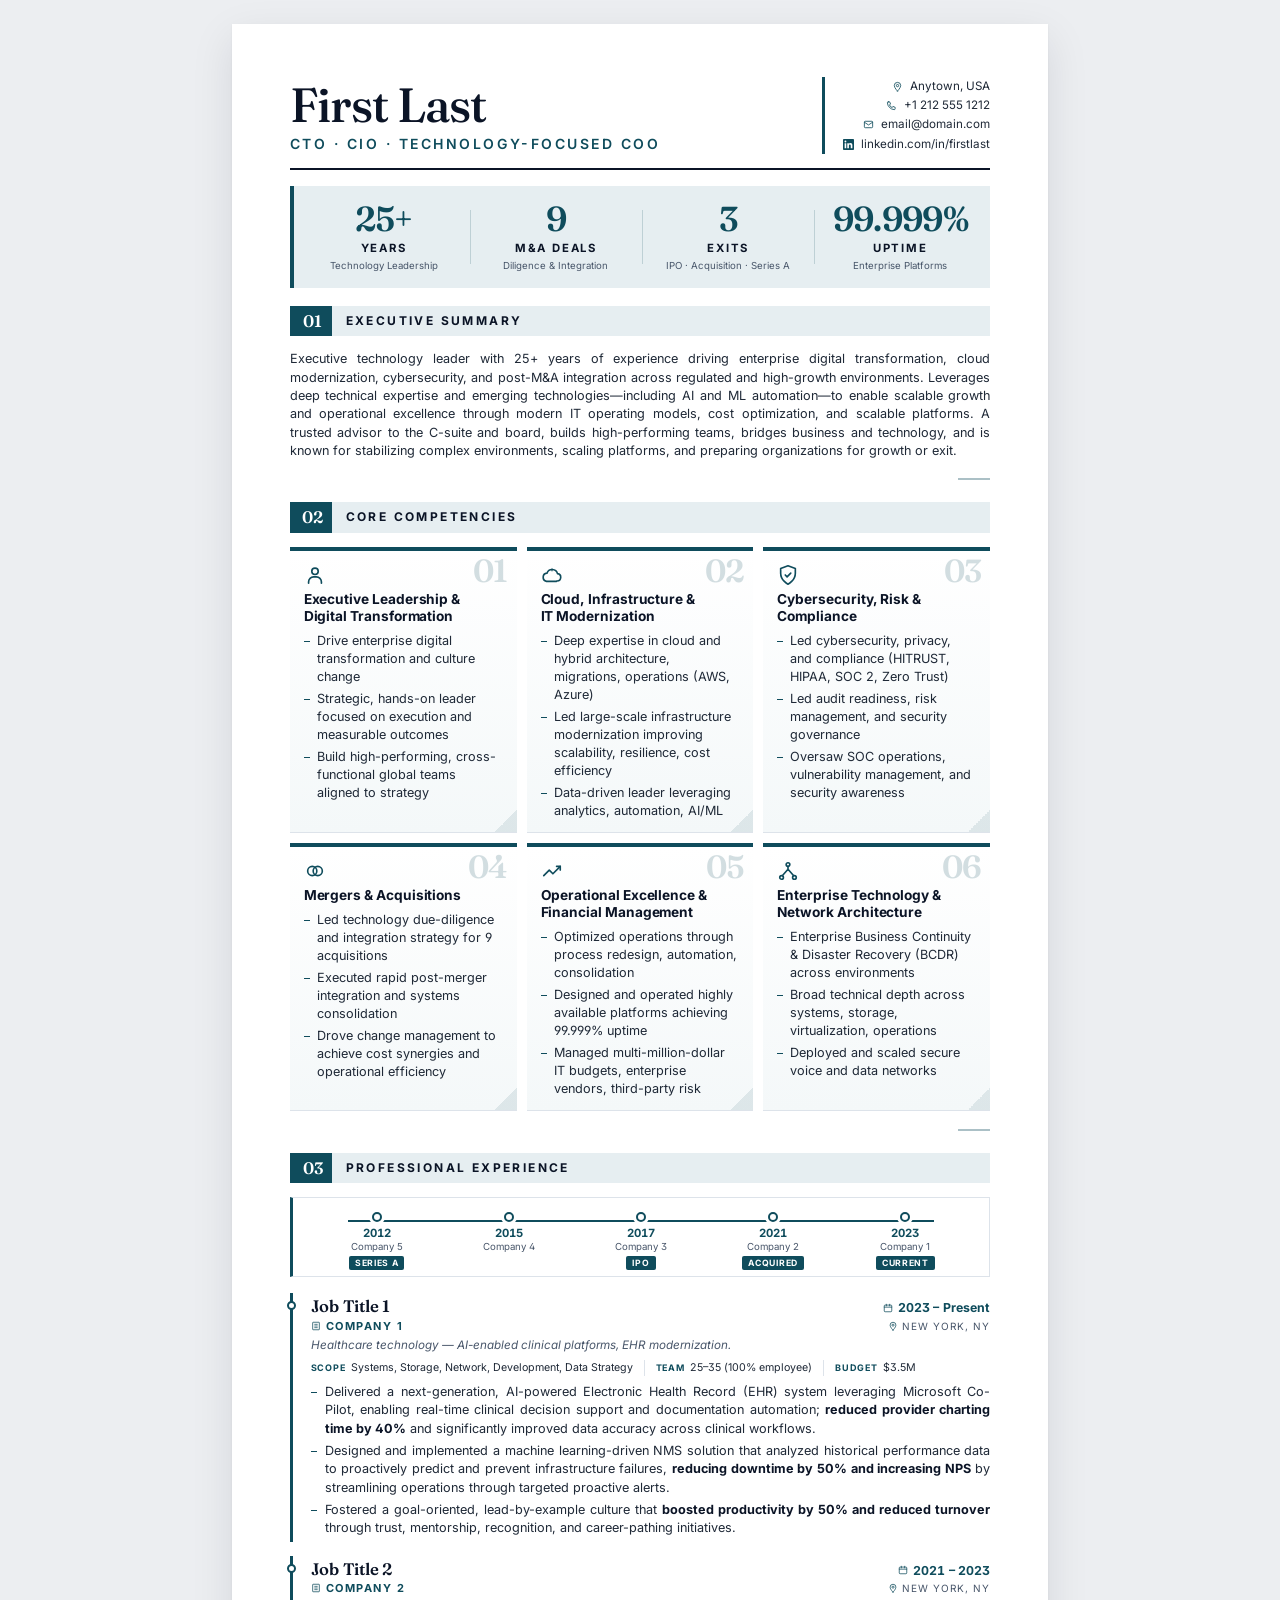
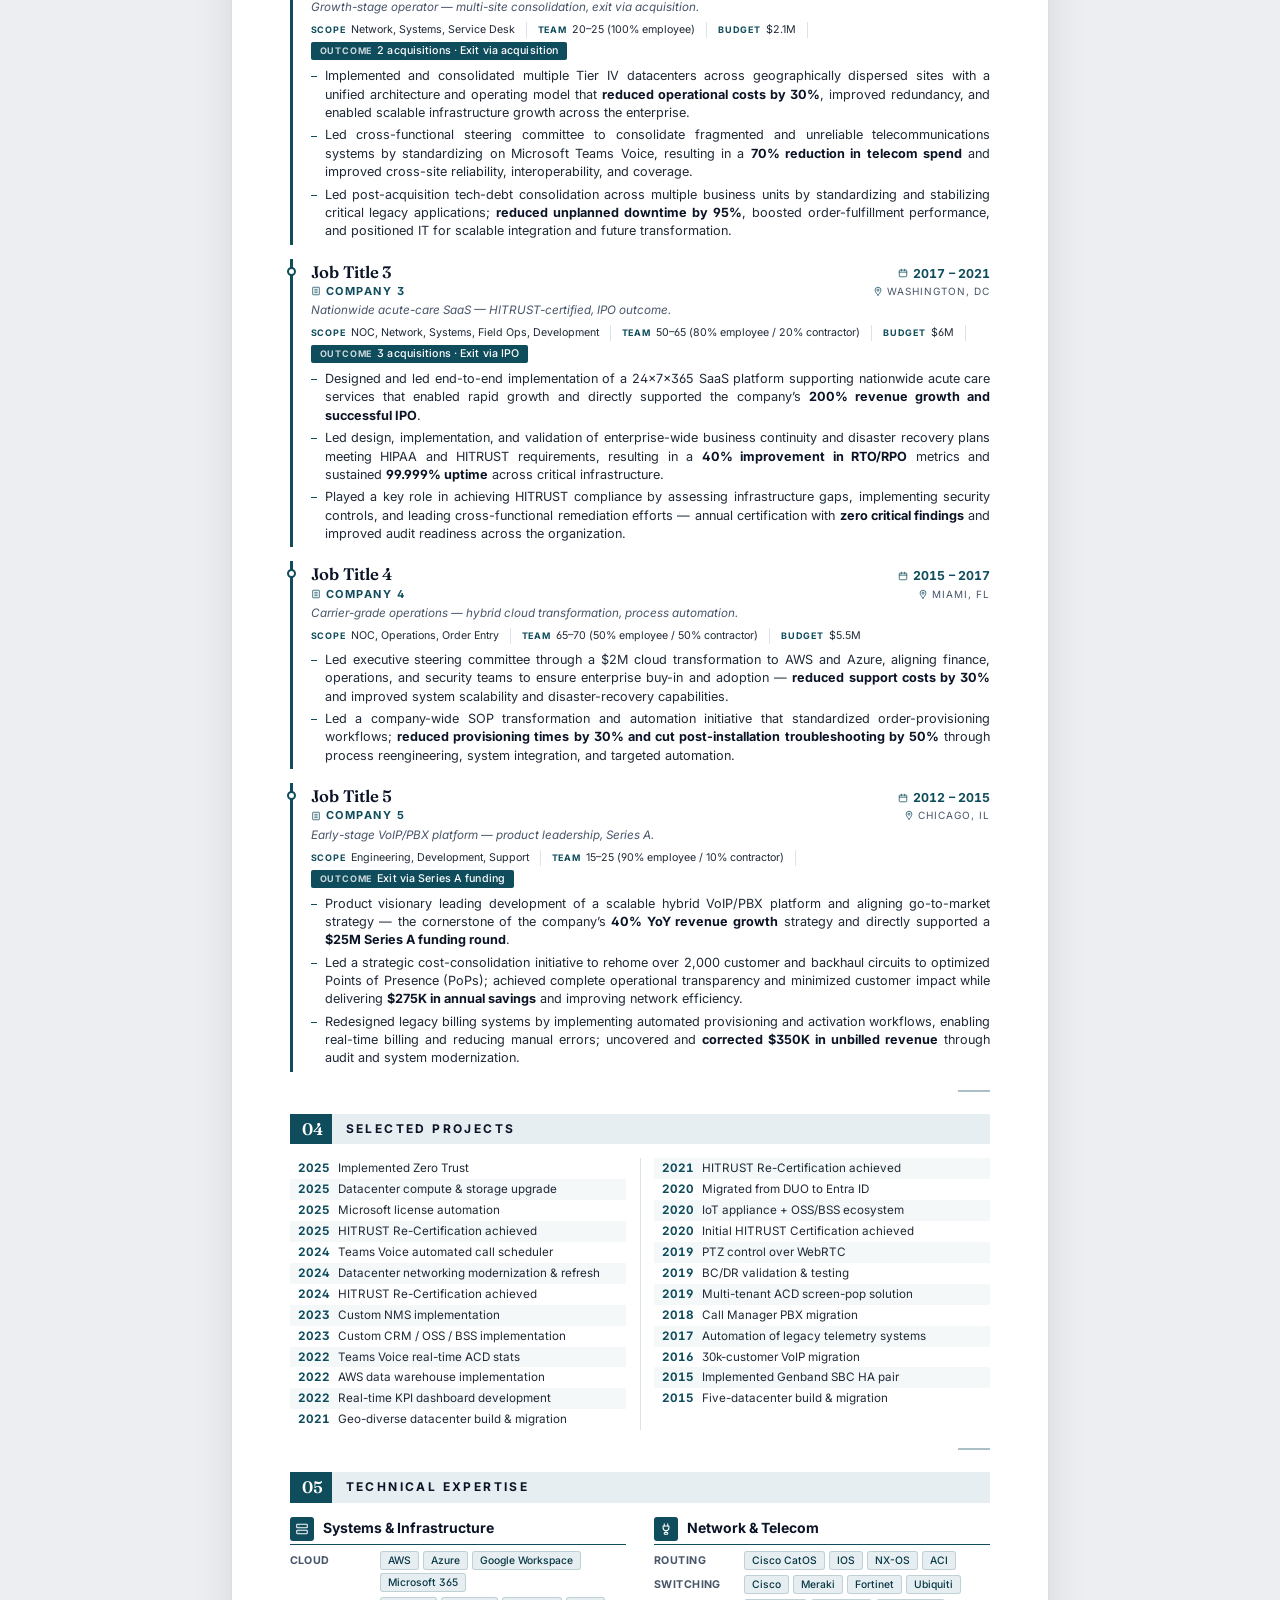
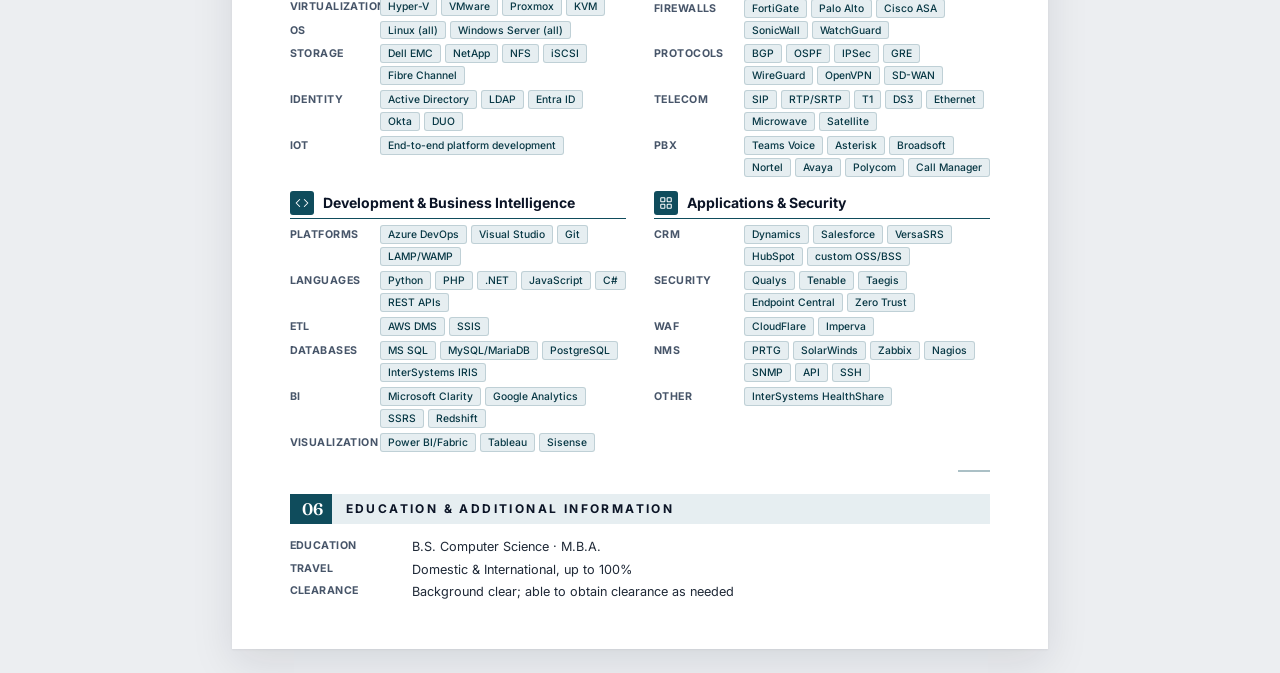
==== sample.html @ 86ce3e7d "update" ====
<!DOCTYPE html>
<html lang="en">
<head>
  <meta charset="UTF-8">
  <meta name="viewport" content="width=device-width, initial-scale=1">
  <title>First Last &mdash; Executive Resume</title>
  <link rel="stylesheet" href="styles.css">
</head>
<body>

<!-- ============================================================================
     SVG ICON SPRITE — defined once, referenced via <svg><use href="#icon-*"/>
     All symbols carry no <text> children; consumers should pair them with
     aria-hidden="true" so ATS parsers and screen readers skip them entirely.
     ============================================================================ -->
<svg width="0" height="0" style="position:absolute;width:0;height:0;overflow:hidden" aria-hidden="true" focusable="false">
  <symbol id="icon-pin" viewBox="0 0 24 24">
    <path d="M12 22s-7-7-7-12a7 7 0 0 1 14 0c0 5-7 12-7 12z" fill="none" stroke="currentColor" stroke-width="1.8" stroke-linecap="round" stroke-linejoin="round"/>
    <circle cx="12" cy="10" r="2.5" fill="none" stroke="currentColor" stroke-width="1.8"/>
  </symbol>
  <symbol id="icon-phone" viewBox="0 0 24 24">
    <path d="M5 4h3l2 5-2.5 1.5c1 3 3 5 6 6L15 14l5 2v3a2 2 0 0 1-2 2A16 16 0 0 1 3 6a2 2 0 0 1 2-2z" fill="none" stroke="currentColor" stroke-width="1.8" stroke-linecap="round" stroke-linejoin="round"/>
  </symbol>
  <symbol id="icon-mail" viewBox="0 0 24 24">
    <rect x="3" y="5" width="18" height="14" rx="2" fill="none" stroke="currentColor" stroke-width="1.8"/>
    <path d="M3 7l9 6 9-6" fill="none" stroke="currentColor" stroke-width="1.8" stroke-linecap="round" stroke-linejoin="round"/>
  </symbol>
  <symbol id="icon-linkedin" viewBox="0 0 24 24">
    <path d="M20.45 20.45h-3.55v-5.56c0-1.33-.03-3.04-1.85-3.04-1.86 0-2.14 1.45-2.14 2.95v5.65H9.36V9h3.41v1.56h.05c.48-.9 1.64-1.85 3.37-1.85 3.6 0 4.27 2.37 4.27 5.46v6.28zM5.34 7.43a2.06 2.06 0 1 1 0-4.12 2.06 2.06 0 0 1 0 4.12zM7.12 20.45H3.56V9h3.56v11.45zM22.22 0H1.77C.79 0 0 .77 0 1.72v20.55C0 23.23.79 24 1.77 24h20.45c.98 0 1.78-.77 1.78-1.72V1.72C24 .77 23.2 0 22.22 0z" fill="currentColor"/>
  </symbol>

  <symbol id="icon-leadership" viewBox="0 0 24 24">
    <circle cx="12" cy="8" r="3.5" fill="none" stroke="currentColor" stroke-width="1.8"/>
    <path d="M5 21v-1.5a5.5 5.5 0 0 1 5.5-5.5h3a5.5 5.5 0 0 1 5.5 5.5V21" fill="none" stroke="currentColor" stroke-width="1.8" stroke-linecap="round" stroke-linejoin="round"/>
  </symbol>
  <symbol id="icon-cloud" viewBox="0 0 24 24">
    <path d="M17 18.5h.5a4 4 0 0 0 .5-7.97A6 6 0 0 0 6.5 10A4.5 4.5 0 0 0 6 18.9h11z" fill="none" stroke="currentColor" stroke-width="1.8" stroke-linecap="round" stroke-linejoin="round"/>
    <path d="M12 4l.6 1.7 1.7.6-1.7.6-.6 1.7-.6-1.7L9.7 6.3l1.7-.6z" fill="currentColor"/>
  </symbol>
  <symbol id="icon-shield" viewBox="0 0 24 24">
    <path d="M12 22s8-4 8-12V5l-8-3-8 3v5c0 8 8 12 8 12z" fill="none" stroke="currentColor" stroke-width="1.8" stroke-linecap="round" stroke-linejoin="round"/>
    <path d="M9 12l2 2 4-4" fill="none" stroke="currentColor" stroke-width="1.8" stroke-linecap="round" stroke-linejoin="round"/>
  </symbol>
  <symbol id="icon-merge" viewBox="0 0 24 24">
    <circle cx="9" cy="12" r="5" fill="none" stroke="currentColor" stroke-width="1.8"/>
    <circle cx="15" cy="12" r="5" fill="none" stroke="currentColor" stroke-width="1.8"/>
  </symbol>
  <symbol id="icon-chart" viewBox="0 0 24 24">
    <path d="M3 17l6-6 4 4 8-8" fill="none" stroke="currentColor" stroke-width="1.8" stroke-linecap="round" stroke-linejoin="round"/>
    <path d="M17 7h4v4" fill="none" stroke="currentColor" stroke-width="1.8" stroke-linecap="round" stroke-linejoin="round"/>
  </symbol>
  <symbol id="icon-network" viewBox="0 0 24 24">
    <circle cx="12" cy="5" r="2" fill="none" stroke="currentColor" stroke-width="1.8"/>
    <circle cx="5" cy="19" r="2" fill="none" stroke="currentColor" stroke-width="1.8"/>
    <circle cx="19" cy="19" r="2" fill="none" stroke="currentColor" stroke-width="1.8"/>
    <path d="M12 7v3M12 10l-6 7M12 10l6 7" fill="none" stroke="currentColor" stroke-width="1.8" stroke-linecap="round"/>
  </symbol>

  <symbol id="icon-server" viewBox="0 0 24 24">
    <rect x="3" y="4" width="18" height="6" rx="1" fill="none" stroke="currentColor" stroke-width="1.8"/>
    <rect x="3" y="14" width="18" height="6" rx="1" fill="none" stroke="currentColor" stroke-width="1.8"/>
    <circle cx="7" cy="7" r="0.8" fill="currentColor"/>
    <circle cx="7" cy="17" r="0.8" fill="currentColor"/>
  </symbol>
  <symbol id="icon-cable" viewBox="0 0 24 24">
    <path d="M9 3v4M15 3v4" fill="none" stroke="currentColor" stroke-width="1.8" stroke-linecap="round"/>
    <path d="M7 7h10v3a5 5 0 0 1-10 0V7z" fill="none" stroke="currentColor" stroke-width="1.8" stroke-linejoin="round"/>
    <path d="M12 15v3" fill="none" stroke="currentColor" stroke-width="1.8" stroke-linecap="round"/>
    <rect x="9" y="18" width="6" height="3" rx="1" fill="none" stroke="currentColor" stroke-width="1.8"/>
  </symbol>
  <symbol id="icon-code" viewBox="0 0 24 24">
    <path d="M16 18l6-6-6-6M8 6l-6 6 6 6" fill="none" stroke="currentColor" stroke-width="1.8" stroke-linecap="round" stroke-linejoin="round"/>
  </symbol>
  <symbol id="icon-grid" viewBox="0 0 24 24">
    <rect x="3" y="3" width="7" height="7" rx="1" fill="none" stroke="currentColor" stroke-width="1.8"/>
    <rect x="14" y="3" width="7" height="7" rx="1" fill="none" stroke="currentColor" stroke-width="1.8"/>
    <rect x="3" y="14" width="7" height="7" rx="1" fill="none" stroke="currentColor" stroke-width="1.8"/>
    <rect x="14" y="14" width="7" height="7" rx="1" fill="none" stroke="currentColor" stroke-width="1.8"/>
  </symbol>

  <symbol id="icon-building" viewBox="0 0 24 24">
    <rect x="4" y="3" width="16" height="18" rx="1" fill="none" stroke="currentColor" stroke-width="1.8"/>
    <path d="M9 8h2M13 8h2M9 12h2M13 12h2M9 16h2M13 16h2" fill="none" stroke="currentColor" stroke-width="1.8" stroke-linecap="round"/>
  </symbol>
  <symbol id="icon-calendar" viewBox="0 0 24 24">
    <rect x="3" y="5" width="18" height="16" rx="2" fill="none" stroke="currentColor" stroke-width="1.8"/>
    <path d="M3 10h18M8 3v4M16 3v4" fill="none" stroke="currentColor" stroke-width="1.8" stroke-linecap="round"/>
  </symbol>
</svg>

<main class="resume">

    <header class="hero">
      <div>
        <h1 class="name">First Last</h1>
        <p class="headline">CTO &middot; CIO &middot; Technology-Focused COO</p>
      </div>
      <address class="hero-contact">
        <span><svg class="icon" aria-hidden="true" focusable="false"><use href="#icon-pin"/></svg>Anytown, USA</span>
        <a href="tel:+12125551212"><svg class="icon" aria-hidden="true" focusable="false"><use href="#icon-phone"/></svg>+1 212 555 1212</a>
        <a href="mailto:email@domain.com"><svg class="icon" aria-hidden="true" focusable="false"><use href="#icon-mail"/></svg>email@domain.com</a>
        <a href="https://linkedin.com/in/firstlast"><svg class="icon" aria-hidden="true" focusable="false"><use href="#icon-linkedin"/></svg>linkedin.com/in/firstlast</a>
      </address>
    </header>

    <aside class="highlights" aria-label="Career highlights">
      <div class="highlight">
        <span class="highlight-value">25+</span>
        <span class="highlight-label">Years</span>
        <span class="highlight-sub">Technology Leadership</span>
      </div>
      <div class="highlight">
        <span class="highlight-value">9</span>
        <span class="highlight-label">M&amp;A Deals</span>
        <span class="highlight-sub">Diligence &amp; Integration</span>
      </div>
      <div class="highlight">
        <span class="highlight-value">3</span>
        <span class="highlight-label">Exits</span>
        <span class="highlight-sub">IPO &middot; Acquisition &middot; Series A</span>
      </div>
      <div class="highlight">
        <span class="highlight-value">99.999%</span>
        <span class="highlight-label">Uptime</span>
        <span class="highlight-sub">Enterprise Platforms</span>
      </div>
    </aside>

    <section class="summary">
      <h2 class="section-title">Executive Summary</h2>
      <p>Executive technology leader with 25+ years of experience driving enterprise digital transformation, cloud modernization, cybersecurity, and post-M&amp;A integration across regulated and high-growth environments. Leverages deep technical expertise and emerging technologies&mdash;including AI and ML automation&mdash;to enable scalable growth and operational excellence through modern IT operating models, cost optimization, and scalable platforms. A trusted advisor to the C-suite and board, builds high-performing teams, bridges business and technology, and is known for stabilizing complex environments, scaling platforms, and preparing organizations for growth or exit.</p>
    </section>

    <section class="competencies">
      <h2 class="section-title">Core Competencies</h2>
      <div class="competency-grid">

        <article class="competency">
          <svg class="icon competency-icon" aria-hidden="true" focusable="false"><use href="#icon-leadership"/></svg>
          <h3>Executive Leadership &amp; Digital Transformation</h3>
          <ul>
            <li>Drive enterprise digital transformation and culture change</li>
            <li>Strategic, hands-on leader focused on execution and measurable outcomes</li>
            <li>Build high-performing, cross-functional global teams aligned to strategy</li>
          </ul>
        </article>

        <article class="competency">
          <svg class="icon competency-icon" aria-hidden="true" focusable="false"><use href="#icon-cloud"/></svg>
          <h3>Cloud, Infrastructure &amp; IT Modernization</h3>
          <ul>
            <li>Deep expertise in cloud and hybrid architecture, migrations, operations (AWS, Azure)</li>
            <li>Led large-scale infrastructure modernization improving scalability, resilience, cost efficiency</li>
            <li>Data-driven leader leveraging analytics, automation, AI/ML</li>
          </ul>
        </article>

        <article class="competency">
          <svg class="icon competency-icon" aria-hidden="true" focusable="false"><use href="#icon-shield"/></svg>
          <h3>Cybersecurity, Risk &amp; Compliance</h3>
          <ul>
            <li>Led cybersecurity, privacy, and compliance (HITRUST, HIPAA, SOC 2, Zero Trust)</li>
            <li>Led audit readiness, risk management, and security governance</li>
            <li>Oversaw SOC operations, vulnerability management, and security awareness</li>
          </ul>
        </article>

        <article class="competency">
          <svg class="icon competency-icon" aria-hidden="true" focusable="false"><use href="#icon-merge"/></svg>
          <h3>Mergers &amp; Acquisitions</h3>
          <ul>
            <li>Led technology due-diligence and integration strategy for 9 acquisitions</li>
            <li>Executed rapid post-merger integration and systems consolidation</li>
            <li>Drove change management to achieve cost synergies and operational efficiency</li>
          </ul>
        </article>

        <article class="competency">
          <svg class="icon competency-icon" aria-hidden="true" focusable="false"><use href="#icon-chart"/></svg>
          <h3>Operational Excellence &amp; Financial Management</h3>
          <ul>
            <li>Optimized operations through process redesign, automation, consolidation</li>
            <li>Designed and operated highly available platforms achieving 99.999% uptime</li>
            <li>Managed multi-million-dollar IT budgets, enterprise vendors, third-party risk</li>
          </ul>
        </article>

        <article class="competency">
          <svg class="icon competency-icon" aria-hidden="true" focusable="false"><use href="#icon-network"/></svg>
          <h3>Enterprise Technology &amp; Network Architecture</h3>
          <ul>
            <li>Enterprise Business Continuity &amp; Disaster Recovery (BCDR) across environments</li>
            <li>Broad technical depth across systems, storage, virtualization, operations</li>
            <li>Deployed and scaled secure voice and data networks</li>
          </ul>
        </article>

      </div>
    </section>

    <section class="experience">
      <h2 class="section-title">Professional Experience</h2>

      <ol class="career-timeline" aria-label="Career timeline">
        <li>
          <span class="timeline-year">2012</span>
          <span class="timeline-label">Company 5</span>
          <span class="timeline-badge">Series A</span>
        </li>
        <li>
          <span class="timeline-year">2015</span>
          <span class="timeline-label">Company 4</span>
        </li>
        <li>
          <span class="timeline-year">2017</span>
          <span class="timeline-label">Company 3</span>
          <span class="timeline-badge">IPO</span>
        </li>
        <li>
          <span class="timeline-year">2021</span>
          <span class="timeline-label">Company 2</span>
          <span class="timeline-badge">Acquired</span>
        </li>
        <li>
          <span class="timeline-year">2023</span>
          <span class="timeline-label">Company 1</span>
          <span class="timeline-badge">Current</span>
        </li>
      </ol>

      <article class="role">
        <header class="role-header">
          <div>
            <h3 class="role-title">Job Title 1</h3>
            <p class="role-company"><svg class="icon" aria-hidden="true" focusable="false"><use href="#icon-building"/></svg>Company 1</p>
          </div>
          <div class="role-meta">
            <p class="role-dates"><svg class="icon" aria-hidden="true" focusable="false"><use href="#icon-calendar"/></svg>2023 &ndash; Present</p>
            <p class="role-location"><svg class="icon" aria-hidden="true" focusable="false"><use href="#icon-pin"/></svg>New York, NY</p>
          </div>
        </header>
        <p class="role-context">Healthcare technology &mdash; AI-enabled clinical platforms, EHR modernization.</p>
        <ul class="role-stats">
          <li><span class="label">Scope</span> Systems, Storage, Network, Development, Data Strategy</li>
          <li><span class="label">Team</span> 25&ndash;35 (100% employee)</li>
          <li><span class="label">Budget</span> $3.5M</li>
        </ul>
        <ul class="achievements">
          <li>Delivered a next-generation, AI-powered Electronic Health Record (EHR) system leveraging Microsoft Co-Pilot, enabling real-time clinical decision support and documentation automation; <strong>reduced provider charting time by 40%</strong> and significantly improved data accuracy across clinical workflows.</li>
          <li>Designed and implemented a machine learning-driven NMS solution that analyzed historical performance data to proactively predict and prevent infrastructure failures, <strong>reducing downtime by 50% and increasing NPS</strong> by streamlining operations through targeted proactive alerts.</li>
          <li>Fostered a goal-oriented, lead-by-example culture that <strong>boosted productivity by 50% and reduced turnover</strong> through trust, mentorship, recognition, and career-pathing initiatives.</li>
        </ul>
      </article>

      <article class="role">
        <header class="role-header">
          <div>
            <h3 class="role-title">Job Title 2</h3>
            <p class="role-company"><svg class="icon" aria-hidden="true" focusable="false"><use href="#icon-building"/></svg>Company 2</p>
          </div>
          <div class="role-meta">
            <p class="role-dates"><svg class="icon" aria-hidden="true" focusable="false"><use href="#icon-calendar"/></svg>2021 &ndash; 2023</p>
            <p class="role-location"><svg class="icon" aria-hidden="true" focusable="false"><use href="#icon-pin"/></svg>New York, NY</p>
          </div>
        </header>
        <p class="role-context">Growth-stage operator &mdash; multi-site consolidation, exit via acquisition.</p>
        <ul class="role-stats">
          <li><span class="label">Scope</span> Network, Systems, Service Desk</li>
          <li><span class="label">Team</span> 20&ndash;25 (100% employee)</li>
          <li><span class="label">Budget</span> $2.1M</li>
          <li class="outcome"><span class="label">Outcome</span> 2 acquisitions &middot; Exit via acquisition</li>
        </ul>
        <ul class="achievements">
          <li>Implemented and consolidated multiple Tier IV datacenters across geographically dispersed sites with a unified architecture and operating model that <strong>reduced operational costs by 30%</strong>, improved redundancy, and enabled scalable infrastructure growth across the enterprise.</li>
          <li>Led cross-functional steering committee to consolidate fragmented and unreliable telecommunications systems by standardizing on Microsoft Teams Voice, resulting in a <strong>70% reduction in telecom spend</strong> and improved cross-site reliability, interoperability, and coverage.</li>
          <li>Led post-acquisition tech-debt consolidation across multiple business units by standardizing and stabilizing critical legacy applications; <strong>reduced unplanned downtime by 95%</strong>, boosted order-fulfillment performance, and positioned IT for scalable integration and future transformation.</li>
        </ul>
      </article>

      <article class="role">
        <header class="role-header">
          <div>
            <h3 class="role-title">Job Title 3</h3>
            <p class="role-company"><svg class="icon" aria-hidden="true" focusable="false"><use href="#icon-building"/></svg>Company 3</p>
          </div>
          <div class="role-meta">
            <p class="role-dates"><svg class="icon" aria-hidden="true" focusable="false"><use href="#icon-calendar"/></svg>2017 &ndash; 2021</p>
            <p class="role-location"><svg class="icon" aria-hidden="true" focusable="false"><use href="#icon-pin"/></svg>Washington, DC</p>
          </div>
        </header>
        <p class="role-context">Nationwide acute-care SaaS &mdash; HITRUST-certified, IPO outcome.</p>
        <ul class="role-stats">
          <li><span class="label">Scope</span> NOC, Network, Systems, Field Ops, Development</li>
          <li><span class="label">Team</span> 50&ndash;65 (80% employee / 20% contractor)</li>
          <li><span class="label">Budget</span> $6M</li>
          <li class="outcome"><span class="label">Outcome</span> 3 acquisitions &middot; Exit via IPO</li>
        </ul>
        <ul class="achievements">
          <li>Designed and led end-to-end implementation of a 24&times;7&times;365 SaaS platform supporting nationwide acute care services that enabled rapid growth and directly supported the company&rsquo;s <strong>200% revenue growth and successful IPO</strong>.</li>
          <li>Led design, implementation, and validation of enterprise-wide business continuity and disaster recovery plans meeting HIPAA and HITRUST requirements, resulting in a <strong>40% improvement in RTO/RPO</strong> metrics and sustained <strong>99.999% uptime</strong> across critical infrastructure.</li>
          <li>Played a key role in achieving HITRUST compliance by assessing infrastructure gaps, implementing security controls, and leading cross-functional remediation efforts &mdash; annual certification with <strong>zero critical findings</strong> and improved audit readiness across the organization.</li>
        </ul>
      </article>

      <article class="role">
        <header class="role-header">
          <div>
            <h3 class="role-title">Job Title 4</h3>
            <p class="role-company"><svg class="icon" aria-hidden="true" focusable="false"><use href="#icon-building"/></svg>Company 4</p>
          </div>
          <div class="role-meta">
            <p class="role-dates"><svg class="icon" aria-hidden="true" focusable="false"><use href="#icon-calendar"/></svg>2015 &ndash; 2017</p>
            <p class="role-location"><svg class="icon" aria-hidden="true" focusable="false"><use href="#icon-pin"/></svg>Miami, FL</p>
          </div>
        </header>
        <p class="role-context">Carrier-grade operations &mdash; hybrid cloud transformation, process automation.</p>
        <ul class="role-stats">
          <li><span class="label">Scope</span> NOC, Operations, Order Entry</li>
          <li><span class="label">Team</span> 65&ndash;70 (50% employee / 50% contractor)</li>
          <li><span class="label">Budget</span> $5.5M</li>
        </ul>
        <ul class="achievements">
          <li>Led executive steering committee through a $2M cloud transformation to AWS and Azure, aligning finance, operations, and security teams to ensure enterprise buy-in and adoption &mdash; <strong>reduced support costs by 30%</strong> and improved system scalability and disaster-recovery capabilities.</li>
          <li>Led a company-wide SOP transformation and automation initiative that standardized order-provisioning workflows; <strong>reduced provisioning times by 30% and cut post-installation troubleshooting by 50%</strong> through process reengineering, system integration, and targeted automation.</li>
        </ul>
      </article>

      <article class="role">
        <header class="role-header">
          <div>
            <h3 class="role-title">Job Title 5</h3>
            <p class="role-company"><svg class="icon" aria-hidden="true" focusable="false"><use href="#icon-building"/></svg>Company 5</p>
          </div>
          <div class="role-meta">
            <p class="role-dates"><svg class="icon" aria-hidden="true" focusable="false"><use href="#icon-calendar"/></svg>2012 &ndash; 2015</p>
            <p class="role-location"><svg class="icon" aria-hidden="true" focusable="false"><use href="#icon-pin"/></svg>Chicago, IL</p>
          </div>
        </header>
        <p class="role-context">Early-stage VoIP/PBX platform &mdash; product leadership, Series A.</p>
        <ul class="role-stats">
          <li><span class="label">Scope</span> Engineering, Development, Support</li>
          <li><span class="label">Team</span> 15&ndash;25 (90% employee / 10% contractor)</li>
          <li class="outcome"><span class="label">Outcome</span> Exit via Series A funding</li>
        </ul>
        <ul class="achievements">
          <li>Product visionary leading development of a scalable hybrid VoIP/PBX platform and aligning go-to-market strategy &mdash; the cornerstone of the company&rsquo;s <strong>40% YoY revenue growth</strong> strategy and directly supported a <strong>$25M Series A funding round</strong>.</li>
          <li>Led a strategic cost-consolidation initiative to rehome over 2,000 customer and backhaul circuits to optimized Points of Presence (PoPs); achieved complete operational transparency and minimized customer impact while delivering <strong>$275K in annual savings</strong> and improving network efficiency.</li>
          <li>Redesigned legacy billing systems by implementing automated provisioning and activation workflows, enabling real-time billing and reducing manual errors; uncovered and <strong>corrected $350K in unbilled revenue</strong> through audit and system modernization.</li>
        </ul>
      </article>

    </section>

    <section class="projects">
      <h2 class="section-title">Selected Projects</h2>
      <ul class="project-list">
        <li><span class="project-year">2025</span>Implemented Zero Trust</li>
        <li><span class="project-year">2025</span>Datacenter compute &amp; storage upgrade</li>
        <li><span class="project-year">2025</span>Microsoft license automation</li>
        <li><span class="project-year">2025</span>HITRUST Re-Certification achieved</li>
        <li><span class="project-year">2024</span>Teams Voice automated call scheduler</li>
        <li><span class="project-year">2024</span>Datacenter networking modernization &amp; refresh</li>
        <li><span class="project-year">2024</span>HITRUST Re-Certification achieved</li>
        <li><span class="project-year">2023</span>Custom NMS implementation</li>
        <li><span class="project-year">2023</span>Custom CRM / OSS / BSS implementation</li>
        <li><span class="project-year">2022</span>Teams Voice real-time ACD stats</li>
        <li><span class="project-year">2022</span>AWS data warehouse implementation</li>
        <li><span class="project-year">2022</span>Real-time KPI dashboard development</li>
        <li><span class="project-year">2021</span>Geo-diverse datacenter build &amp; migration</li>
        <li><span class="project-year">2021</span>HITRUST Re-Certification achieved</li>
        <li><span class="project-year">2020</span>Migrated from DUO to Entra ID</li>
        <li><span class="project-year">2020</span>IoT appliance + OSS/BSS ecosystem</li>
        <li><span class="project-year">2020</span>Initial HITRUST Certification achieved</li>
        <li><span class="project-year">2019</span>PTZ control over WebRTC</li>
        <li><span class="project-year">2019</span>BC/DR validation &amp; testing</li>
        <li><span class="project-year">2019</span>Multi-tenant ACD screen-pop solution</li>
        <li><span class="project-year">2018</span>Call Manager PBX migration</li>
        <li><span class="project-year">2017</span>Automation of legacy telemetry systems</li>
        <li><span class="project-year">2016</span>30k-customer VoIP migration</li>
        <li><span class="project-year">2015</span>Implemented Genband SBC HA pair</li>
        <li><span class="project-year">2015</span>Five-datacenter build &amp; migration</li>
      </ul>
    </section>

    <section class="technical">
      <h2 class="section-title">Technical Expertise</h2>
      <div class="technical-grid">

        <div class="tech-group">
          <h3 class="tech-cat">
            <span class="tech-cat-icon"><svg class="icon" aria-hidden="true" focusable="false"><use href="#icon-server"/></svg></span>
            Systems &amp; Infrastructure
          </h3>
          <dl class="tech-list">
            <dt>Cloud</dt>
            <dd><ul class="tech-tags"><li>AWS</li><li>Azure</li><li>Google Workspace</li><li>Microsoft 365</li></ul></dd>
            <dt>Virtualization</dt>
            <dd><ul class="tech-tags"><li>Hyper-V</li><li>VMware</li><li>Proxmox</li><li>KVM</li></ul></dd>
            <dt>OS</dt>
            <dd><ul class="tech-tags"><li>Linux (all)</li><li>Windows Server (all)</li></ul></dd>
            <dt>Storage</dt>
            <dd><ul class="tech-tags"><li>Dell EMC</li><li>NetApp</li><li>NFS</li><li>iSCSI</li><li>Fibre Channel</li></ul></dd>
            <dt>Identity</dt>
            <dd><ul class="tech-tags"><li>Active Directory</li><li>LDAP</li><li>Entra ID</li><li>Okta</li><li>DUO</li></ul></dd>
            <dt>IoT</dt>
            <dd><ul class="tech-tags"><li>End-to-end platform development</li></ul></dd>
          </dl>
        </div>

        <div class="tech-group">
          <h3 class="tech-cat">
            <span class="tech-cat-icon"><svg class="icon" aria-hidden="true" focusable="false"><use href="#icon-cable"/></svg></span>
            Network &amp; Telecom
          </h3>
          <dl class="tech-list">
            <dt>Routing</dt>
            <dd><ul class="tech-tags"><li>Cisco CatOS</li><li>IOS</li><li>NX-OS</li><li>ACI</li></ul></dd>
            <dt>Switching</dt>
            <dd><ul class="tech-tags"><li>Cisco</li><li>Meraki</li><li>Fortinet</li><li>Ubiquiti</li></ul></dd>
            <dt>Firewalls</dt>
            <dd><ul class="tech-tags"><li>FortiGate</li><li>Palo Alto</li><li>Cisco ASA</li><li>SonicWall</li><li>WatchGuard</li></ul></dd>
            <dt>Protocols</dt>
            <dd><ul class="tech-tags"><li>BGP</li><li>OSPF</li><li>IPSec</li><li>GRE</li><li>WireGuard</li><li>OpenVPN</li><li>SD-WAN</li></ul></dd>
            <dt>Telecom</dt>
            <dd><ul class="tech-tags"><li>SIP</li><li>RTP/SRTP</li><li>T1</li><li>DS3</li><li>Ethernet</li><li>Microwave</li><li>Satellite</li></ul></dd>
            <dt>PBX</dt>
            <dd><ul class="tech-tags"><li>Teams Voice</li><li>Asterisk</li><li>Broadsoft</li><li>Nortel</li><li>Avaya</li><li>Polycom</li><li>Call Manager</li></ul></dd>
          </dl>
        </div>

        <div class="tech-group">
          <h3 class="tech-cat">
            <span class="tech-cat-icon"><svg class="icon" aria-hidden="true" focusable="false"><use href="#icon-code"/></svg></span>
            Development &amp; Business Intelligence
          </h3>
          <dl class="tech-list">
            <dt>Platforms</dt>
            <dd><ul class="tech-tags"><li>Azure DevOps</li><li>Visual Studio</li><li>Git</li><li>LAMP/WAMP</li></ul></dd>
            <dt>Languages</dt>
            <dd><ul class="tech-tags"><li>Python</li><li>PHP</li><li>.NET</li><li>JavaScript</li><li>C#</li><li>REST APIs</li></ul></dd>
            <dt>ETL</dt>
            <dd><ul class="tech-tags"><li>AWS DMS</li><li>SSIS</li></ul></dd>
            <dt>Databases</dt>
            <dd><ul class="tech-tags"><li>MS SQL</li><li>MySQL/MariaDB</li><li>PostgreSQL</li><li>InterSystems IRIS</li></ul></dd>
            <dt>BI</dt>
            <dd><ul class="tech-tags"><li>Microsoft Clarity</li><li>Google Analytics</li><li>SSRS</li><li>Redshift</li></ul></dd>
            <dt>Visualization</dt>
            <dd><ul class="tech-tags"><li>Power BI/Fabric</li><li>Tableau</li><li>Sisense</li></ul></dd>
          </dl>
        </div>

        <div class="tech-group">
          <h3 class="tech-cat">
            <span class="tech-cat-icon"><svg class="icon" aria-hidden="true" focusable="false"><use href="#icon-grid"/></svg></span>
            Applications &amp; Security
          </h3>
          <dl class="tech-list">
            <dt>CRM</dt>
            <dd><ul class="tech-tags"><li>Dynamics</li><li>Salesforce</li><li>VersaSRS</li><li>HubSpot</li><li>custom OSS/BSS</li></ul></dd>
            <dt>Security</dt>
            <dd><ul class="tech-tags"><li>Qualys</li><li>Tenable</li><li>Taegis</li><li>Endpoint Central</li><li>Zero Trust</li></ul></dd>
            <dt>WAF</dt>
            <dd><ul class="tech-tags"><li>CloudFlare</li><li>Imperva</li></ul></dd>
            <dt>NMS</dt>
            <dd><ul class="tech-tags"><li>PRTG</li><li>SolarWinds</li><li>Zabbix</li><li>Nagios</li><li>SNMP</li><li>API</li><li>SSH</li></ul></dd>
            <dt>Other</dt>
            <dd><ul class="tech-tags"><li>InterSystems HealthShare</li></ul></dd>
          </dl>
        </div>

      </div>
    </section>

    <section class="additional">
      <h2 class="section-title">Education &amp; Additional Information</h2>
      <dl class="meta-list">
        <dt>Education</dt><dd>B.S. Computer Science &middot; M.B.A.</dd>
        <dt>Travel</dt><dd>Domestic &amp; International, up to 100%</dd>
        <dt>Clearance</dt><dd>Background clear; able to obtain clearance as needed</dd>
      </dl>
    </section>

  </main>
</body>
</html>
---- styles.css ----
/* ==========================================================================
   EXECUTIVE RESUME — Visual + ATS-Optimized Stylesheet  (v2)
   --------------------------------------------------------------------------
   Design intent:
     - Reads like a Korn Ferry / Heidrick executive bio: refined serif name,
       Inter body, deep-teal accent, hairline rules, generous typographic
       contrast within tight vertical rhythm.
     - Marketing-brochure visual moments: Career Highlights metric band,
       numbered section markers, executive career timeline, technology
       tag-pills, alternating project row tints.

   ATS strategy:
     - Single-column source order; multi-column visual via CSS Grid only.
     - Semantic <h1>/<h2>/<h3>, <ul>/<li>, <dl>/<dt>/<dd> throughout.
     - No <img>, no icon fonts, no <table> for layout.
     - Bullets rendered via ::before so parsers still see <li>.
     - Section numbers are CSS counters in ::before — parsers never see them.
     - Tech "pills" are real <li> elements — each tool is a discrete item
       that ATS can extract individually.
     - Career timeline uses semantic <ol> with role="list" — list items are
       readable; the connecting bar/dots are pure CSS decoration.

   Print:
     - Letter size, 0.5" margins, page-break protections on roles + titles.
     - print-color-adjust: exact ensures accent tints render in PDFs.

   Portability:
     - Headless Chromium (Puppeteer / Playwright) honors all of this as-is.
     - WeasyPrint / wkhtmltopdf: self-host Inter + Fraunces (drop @import,
       add @font-face with local woff2 files) to avoid network at render.
   ========================================================================== */

@import url('https://fonts.googleapis.com/css2?family=Fraunces:opsz,wght@9..144,400;9..144,500;9..144,600;9..144,700&family=Inter:wght@400;500;600;700&display=swap');

*, *::before, *::after { box-sizing: border-box; }

:root {
  /* ----- Palette --------------------------------------------------------- */
  --ink:           #0B1426;   /* primary text, name, role titles            */
  --body:          #1F2937;   /* body copy                                  */
  --mute:          #475569;   /* meta, location, context                    */
  --faint:         #94A3B8;   /* separators, tertiary                       */
  --accent:        #0F4C5C;   /* deep teal — companies, year tags, rules    */
  --accent-deep:   #083845;   /* slightly deeper for hover / emphasis       */
  --accent-soft:   #E6EEF1;   /* tinted backgrounds                         */
  --accent-pale:   #F4F8F9;   /* alternating row tint                       */
  --rule:          #DDE3EA;
  --rule-strong:   #0B1426;
  --paper:         #FFFFFF;
  --app-bg:        #ECEEF1;

  /* ----- Typography ------------------------------------------------------ */
  --font-display:  'Fraunces', 'Source Serif 4', Georgia, 'Times New Roman', serif;
  --font-body:     'Inter', -apple-system, BlinkMacSystemFont, 'Segoe UI', Roboto, 'Helvetica Neue', Arial, sans-serif;

  /* ----- Type scale ------------------------------------------------------ */
  --fs-name:       36pt;
  --fs-headline:   10.5pt;
  --fs-section:    9pt;
  --fs-sect-num:   11pt;
  --fs-h3:         10.5pt;
  --fs-body:       9.5pt;
  --fs-meta:       8.75pt;
  --fs-small:      8pt;
  --fs-micro:      7.25pt;
  --fs-highlight:  26pt;
}

html, body {
  margin: 0;
  padding: 0;
  background: var(--app-bg);
  color: var(--body);
  font-family: var(--font-body);
  font-size: var(--fs-body);
  line-height: 1.45;
  font-feature-settings: 'kern', 'liga', 'calt', 'ss01';
  -webkit-font-smoothing: antialiased;
  text-rendering: optimizeLegibility;
}

/* Force accent fills/tints to render in printed PDFs */
.highlight, .tech-tags li, .role-stats .label,
.competency h3, .tech-cat, .career-timeline,
.summary-band, .project-list li:nth-child(even),
.timeline-badge {
  -webkit-print-color-adjust: exact;
  print-color-adjust: exact;
}

/* --------------------------------------------------------------------------
   Paper frame (visible on screen; flattened in print)
   -------------------------------------------------------------------------- */
.resume {
  max-width: 8.5in;
  margin: 24px auto;
  padding: 0.55in 0.6in 0.5in;
  background: var(--paper);
  box-shadow:
    0 1px 2px rgba(15, 23, 42, 0.06),
    0 14px 40px rgba(15, 23, 42, 0.10);
  counter-reset: section;   /* drives 01 / 02 / 03 ... section numbers */
}

/* --------------------------------------------------------------------------
   HEADER
   -------------------------------------------------------------------------- */
.hero {
  display: grid;
  grid-template-columns: 1fr auto;
  gap: 28px;
  align-items: end;
  padding-bottom: 14px;
  margin-bottom: 16px;
  border-bottom: 2px solid var(--rule-strong);
}

.name {
  font-family: var(--font-display);
  font-weight: 500;
  font-size: var(--fs-name);
  line-height: 0.95;
  letter-spacing: -0.02em;
  color: var(--ink);
  margin: 0 0 6px;
}

.headline {
  font-size: var(--fs-headline);
  font-weight: 600;
  letter-spacing: 0.18em;
  text-transform: uppercase;
  color: var(--accent);
  margin: 0;
}

.hero-contact {
  font-style: normal;
  font-size: var(--fs-meta);
  color: var(--mute);
  text-align: right;
  line-height: 1.65;
  padding-left: 18px;
  border-left: 3px solid var(--accent);
}

.hero-contact > * {
  display: flex;
  align-items: center;
  justify-content: flex-end;
  gap: 7px;
  color: var(--body);
  text-decoration: none;
}

.hero-contact a:hover { color: var(--accent); }

.hero-contact .icon {
  width: 11px;
  height: 11px;
  color: var(--accent);
}

/* --------------------------------------------------------------------------
   ICONS — inline SVG sprite (defined once at top of <body>, referenced via
            <svg class="icon"><use href="#icon-*"/></svg>). ATS-safe:
            aria-hidden + no <text> elements inside symbols.
   -------------------------------------------------------------------------- */
.icon {
  display: inline-block;
  width: 1em;
  height: 1em;
  vertical-align: middle;
  fill: none;
  flex-shrink: 0;
  -webkit-print-color-adjust: exact;
  print-color-adjust: exact;
}

.icon use { pointer-events: none; }

/* --------------------------------------------------------------------------
   CAREER HIGHLIGHTS — marketing-brochure metric band
   -------------------------------------------------------------------------- */
.highlights {
  display: grid;
  grid-template-columns: repeat(4, 1fr);
  gap: 0;
  margin: 0 0 18px;
  padding: 16px 4px;
  background: var(--accent-soft);
  border-left: 4px solid var(--accent);
}

.highlight {
  text-align: center;
  padding: 0 14px;
  position: relative;
}

.highlight + .highlight::before {
  content: '';
  position: absolute;
  left: 0;
  top: 12%;
  bottom: 12%;
  width: 1px;
  background: rgba(15, 76, 92, 0.18);
}

.highlight-value {
  display: block;
  font-family: var(--font-display);
  font-size: var(--fs-highlight);
  font-weight: 600;
  line-height: 1;
  color: var(--accent);
  letter-spacing: -0.02em;
  margin: 0 0 4px;
  font-variant-numeric: tabular-nums;
}

.highlight-label {
  display: block;
  font-size: 8.5pt;
  font-weight: 700;
  text-transform: uppercase;
  letter-spacing: 0.16em;
  color: var(--ink);
  margin: 0 0 2px;
}

.highlight-sub {
  display: block;
  font-size: var(--fs-micro);
  color: var(--mute);
  line-height: 1.35;
}

/* --------------------------------------------------------------------------
   SECTIONS — shared
   --------------------------------------------------------------------------
   Each section opens with a header band: a filled deep-teal tile holding
   the numeral, a soft-tinted bar carrying the title, and a 4px accent
   left rule. Sections are visually distinct blocks separated by generous
   whitespace and an optional hairline divider between them.
   -------------------------------------------------------------------------- */
section {
  margin: 0 0 22px;
  position: relative;
}

section:last-child { margin-bottom: 0; }

/* Optional hairline divider between sections — a small accent dash at right */
section:not(:last-child)::after {
  content: '';
  display: block;
  width: 32px;
  height: 2px;
  background: var(--accent);
  margin: 18px 0 0 auto;
  opacity: 0.35;
}

.section-title {
  position: relative;
  margin: 0 0 14px;
  padding: 8px 16px 8px 52px;
  background: var(--accent-soft);
  border-left: 4px solid var(--accent);
  border-bottom: none;
  font-size: var(--fs-section);
  font-weight: 700;
  letter-spacing: 0.2em;
  text-transform: uppercase;
  color: var(--ink);
  line-height: 1.2;
  -webkit-print-color-adjust: exact;
  print-color-adjust: exact;
}

/* Filled accent numeral tile, anchored to the left of the title band */
.section-title::before {
  counter-increment: section;
  content: counter(section, decimal-leading-zero);
  position: absolute;
  left: 0;
  top: 0;
  bottom: 0;
  width: 38px;
  display: flex;
  align-items: center;
  justify-content: center;
  background: var(--accent);
  color: var(--paper);
  font-family: var(--font-display);
  font-weight: 600;
  font-size: 12.5pt;
  letter-spacing: 0;
  text-transform: none;
  line-height: 1;
  -webkit-print-color-adjust: exact;
  print-color-adjust: exact;
}

p { margin: 0 0 8px; }
ul { list-style: none; margin: 0; padding: 0; }

/* --------------------------------------------------------------------------
   EXECUTIVE SUMMARY
   -------------------------------------------------------------------------- */
.summary p {
  margin: 0;
  text-align: justify;
  hyphens: auto;
  color: var(--body);
}

/* --------------------------------------------------------------------------
   CORE COMPETENCIES — editorial capability tiles
   --------------------------------------------------------------------------
   Each card: subtle top-to-bottom tint gradient, 4px deep-teal top bar,
   large faded numeral in the corner (CSS counter), refined dash bullets.
   No icons, no images — all decoration via CSS so ATS only ever reads
   the <h3> title and the <ul><li> bullets.
   -------------------------------------------------------------------------- */
.competency-grid {
  display: grid;
  grid-template-columns: repeat(3, 1fr);
  gap: 10px;
  counter-reset: competency;
}

.competency {
  position: relative;
  padding: 13px 14px 12px;
  background:
    linear-gradient(180deg, var(--paper) 0%, var(--accent-pale) 100%);
  border-top: 4px solid var(--accent);
  border-bottom: 1px solid var(--rule);
  break-inside: avoid;
  overflow: hidden;
  -webkit-print-color-adjust: exact;
  print-color-adjust: exact;
}

/* Large faded numeral, top-right — decorative editorial flourish */
.competency::before {
  counter-increment: competency;
  content: counter(competency, decimal-leading-zero);
  position: absolute;
  top: 4px;
  right: 10px;
  font-family: var(--font-display);
  font-weight: 600;
  font-size: 24pt;
  color: var(--accent);
  opacity: 0.18;
  line-height: 1;
  letter-spacing: -0.04em;
  pointer-events: none;
}

/* Subtle decorative corner accent (bottom-right triangle) */
.competency::after {
  content: '';
  position: absolute;
  right: 0;
  bottom: 0;
  width: 22px;
  height: 22px;
  background:
    linear-gradient(135deg, transparent 50%, rgba(15, 76, 92, 0.10) 50%);
  pointer-events: none;
}

/* Themed line icon at the top of each competency tile */
.competency-icon {
  display: block;
  width: 22px;
  height: 22px;
  color: var(--accent);
  margin: 0 0 5px;
  position: relative;
  z-index: 1;
}

.competency h3 {
  position: relative;
  font-size: 10.25pt;
  font-weight: 700;
  color: var(--ink);
  margin: 0 32px 7px 0;
  padding: 0;
  border: none;
  line-height: 1.25;
  letter-spacing: -0.005em;
}

.competency ul {
  position: relative;
}

.competency ul li {
  position: relative;
  padding-left: 13px;
  margin: 0 0 4px;
  font-size: var(--fs-body);
  line-height: 1.42;
  color: var(--body);
}

.competency ul li:last-child {
  margin-bottom: 0;
}

/* Refined dash bullet — true 1px hairline so it renders consistently across
   browsers/zoom levels (1.5px rounds unpredictably: 2px on 1x displays,
   3 device-px on retina, 1px in Firefox — making it look "bold") */
.competency ul li::before {
  content: '';
  position: absolute;
  left: 0;
  top: 0.7em;
  width: 6px;
  height: 1px;
  background: var(--accent);
}

/* --------------------------------------------------------------------------
   CAREER TIMELINE  (executive milestones, top of Experience section)
   -------------------------------------------------------------------------- */
.career-timeline {
  display: flex;
  justify-content: space-between;
  align-items: flex-start;
  position: relative;
  list-style: none;
  margin: 0 0 16px;
  padding: 14px 18px 6px;
  background: var(--paper);
  border: 1px solid var(--rule);
  border-left: 3px solid var(--accent);
}

.career-timeline::before {
  content: '';
  position: absolute;
  top: 22px;
  left: 8%;
  right: 8%;
  height: 2px;
  background: linear-gradient(to right, var(--accent) 0%, var(--accent) 100%);
  z-index: 0;
}

.career-timeline li {
  position: relative;
  z-index: 1;
  display: flex;
  flex-direction: column;
  align-items: center;
  text-align: center;
  flex: 1;
  min-width: 0;
}

.career-timeline li::before {
  content: '';
  display: block;
  width: 10px;
  height: 10px;
  background: var(--paper);
  border: 2px solid var(--accent);
  border-radius: 50%;
  margin: 0 0 5px;
  box-shadow: 0 0 0 3px var(--paper);
}

.timeline-year {
  display: block;
  font-weight: 700;
  font-size: 8.5pt;
  color: var(--accent);
  font-variant-numeric: tabular-nums;
  line-height: 1.1;
}

.timeline-label {
  display: block;
  font-size: var(--fs-micro);
  color: var(--mute);
  margin-top: 1px;
  line-height: 1.25;
}

.timeline-badge {
  display: inline-block;
  margin-top: 3px;
  padding: 1px 6px;
  font-size: 6.5pt;
  font-weight: 700;
  letter-spacing: 0.08em;
  text-transform: uppercase;
  color: var(--paper);
  background: var(--accent);
  border-radius: 2px;
}

/* --------------------------------------------------------------------------
   PROFESSIONAL EXPERIENCE — editorial timeline entries
   --------------------------------------------------------------------------
   Each role: deep-teal left bar with a milestone bead at the top, serif
   role title for editorial weight, small-caps accent company, accent dates,
   hairline-separated stats with the OUTCOME stat surfaced as a filled pill.
   Bullets match the dash treatment from Core Competencies for consistency.
   -------------------------------------------------------------------------- */
.role {
  position: relative;
  margin: 0 0 14px;
  padding: 4px 0 4px 18px;
  border-left: 3px solid var(--accent);
  page-break-inside: avoid;
  break-inside: avoid;
}

.role:last-child { margin-bottom: 0; }

/* Milestone bead at the top of each role's accent bar */
.role::before {
  content: '';
  position: absolute;
  left: -6px;
  top: 8px;
  width: 9px;
  height: 9px;
  background: var(--paper);
  border: 2.5px solid var(--accent);
  border-radius: 50%;
  z-index: 1;
  -webkit-print-color-adjust: exact;
  print-color-adjust: exact;
}

.role-header {
  display: grid;
  grid-template-columns: 1fr auto;
  align-items: start;
  gap: 18px;
  margin-bottom: 3px;
}

.role-title {
  font-family: var(--font-display);
  font-size: 12.5pt;
  font-weight: 600;
  color: var(--ink);
  margin: 0;
  line-height: 1.1;
  letter-spacing: -0.015em;
}

.role-company {
  display: flex;
  align-items: center;
  gap: 5px;
  font-size: 8.25pt;
  font-weight: 700;
  color: var(--accent);
  margin: 3px 0 0;
  line-height: 1.3;
  text-transform: uppercase;
  letter-spacing: 0.14em;
}

.role-company .icon {
  width: 10px;
  height: 10px;
  color: var(--accent);
}

.role-meta {
  text-align: right;
  font-size: var(--fs-meta);
  color: var(--mute);
  line-height: 1.4;
  padding-top: 2px;
}

.role-dates {
  display: flex;
  align-items: center;
  justify-content: flex-end;
  gap: 5px;
  font-weight: 700;
  color: var(--accent);
  margin: 0;
  font-variant-numeric: tabular-nums;
  font-size: 9.25pt;
  letter-spacing: 0.01em;
}

.role-location {
  display: flex;
  align-items: center;
  justify-content: flex-end;
  gap: 4px;
  margin: 2px 0 0;
  text-transform: uppercase;
  letter-spacing: 0.1em;
  font-size: 7.5pt;
  color: var(--mute);
}

.role-meta .icon {
  width: 10px;
  height: 10px;
  color: var(--accent);
}

.role-context {
  font-size: var(--fs-meta);
  color: var(--mute);
  font-style: italic;
  margin: 4px 0 6px;
}

.role-stats {
  display: flex;
  flex-wrap: wrap;
  align-items: center;
  gap: 4px 0;
  margin: 0 0 7px;
  padding: 0;
  list-style: none;
  font-size: 8pt;
  line-height: 1.5;
}

.role-stats li {
  display: inline-flex;
  align-items: baseline;
  padding: 0 11px 0 0;
  margin-right: 11px;
  border-right: 1px solid var(--rule);
  color: var(--body);
}

.role-stats li:last-child,
.role-stats li.outcome {
  border-right: none;
}

.role-stats li.outcome {
  padding: 1px 9px;
  margin-right: 0;
  background: var(--accent);
  color: var(--paper);
  border-radius: 2px;
  border: none;
  font-weight: 500;
  letter-spacing: 0.01em;
  -webkit-print-color-adjust: exact;
  print-color-adjust: exact;
}

.role-stats .label {
  font-weight: 700;
  color: var(--accent);
  text-transform: uppercase;
  letter-spacing: 0.09em;
  font-size: 6.75pt;
  margin-right: 5px;
}

.role-stats li.outcome .label {
  color: rgba(255, 255, 255, 0.78);
}

.achievements li {
  position: relative;
  padding-left: 14px;
  margin: 0 0 4px;
  text-align: justify;
  hyphens: auto;
  line-height: 1.45;
}

.achievements li:last-child {
  margin-bottom: 0;
}

/* Dash bullet — matches the Core Competencies treatment; 1px hairline for
   consistent rendering (see note on .competency ul li::before above) */
.achievements li::before {
  content: '';
  position: absolute;
  left: 0;
  top: 0.72em;
  width: 6px;
  height: 1px;
  background: var(--accent);
}

.achievements strong {
  color: var(--ink);
  font-weight: 700;
}

/* --------------------------------------------------------------------------
   SELECTED PROJECTS  (dense 2-column with subtle row alternation)
   -------------------------------------------------------------------------- */
.project-list {
  columns: 2;
  column-gap: 28px;
  column-rule: 1px solid var(--rule);
  padding: 0;
  list-style: none;
}

.project-list li {
  break-inside: avoid;
  margin: 0;
  padding: 2px 8px;
  font-size: var(--fs-meta);
  line-height: 1.45;
}

.project-list li:nth-child(even) {
  background: var(--accent-pale);
}

.project-year {
  font-weight: 700;
  color: var(--accent);
  font-variant-numeric: tabular-nums;
  margin-right: 8px;
}

/* --------------------------------------------------------------------------
   TECHNICAL EXPERTISE  (4 category groups in 2x2 grid; tag pills inside)
   -------------------------------------------------------------------------- */
.technical-grid {
  display: grid;
  grid-template-columns: 1fr 1fr;
  gap: 14px 28px;
}

.tech-group { break-inside: avoid; }

.tech-cat {
  display: flex;
  align-items: center;
  gap: 9px;
  font-size: var(--fs-h3);
  font-weight: 700;
  color: var(--ink);
  margin: 0 0 6px;
  padding-bottom: 3px;
  border-bottom: 1px solid var(--accent);
}

/* Themed icon badge to the left of each tech category title */
.tech-cat-icon {
  display: inline-flex;
  align-items: center;
  justify-content: center;
  width: 24px;
  height: 24px;
  background: var(--accent);
  color: var(--paper);
  border-radius: 3px;
  flex-shrink: 0;
  -webkit-print-color-adjust: exact;
  print-color-adjust: exact;
}

.tech-cat-icon .icon {
  width: 14px;
  height: 14px;
}

.tech-list {
  display: grid;
  grid-template-columns: 80px 1fr;
  gap: 5px 10px;
  margin: 0;
  font-size: var(--fs-body);
  align-items: start;
}

.tech-list dt {
  font-weight: 700;
  color: var(--mute);
  font-size: var(--fs-small);
  text-transform: uppercase;
  letter-spacing: 0.04em;
  padding-top: 2px;
}

.tech-list dd {
  margin: 0;
  color: var(--body);
}

.tech-tags {
  display: flex;
  flex-wrap: wrap;
  gap: 3px 4px;
  margin: 0;
  padding: 0;
  list-style: none;
}

.tech-tags li {
  display: inline-block;
  padding: 1px 7px;
  font-size: 7.75pt;
  font-weight: 500;
  color: var(--accent-deep);
  background: var(--accent-soft);
  border: 1px solid rgba(15, 76, 92, 0.18);
  border-radius: 3px;
  line-height: 1.45;
  white-space: nowrap;
}

/* --------------------------------------------------------------------------
   EDUCATION & ADDITIONAL
   -------------------------------------------------------------------------- */
.meta-list {
  display: grid;
  grid-template-columns: 110px 1fr;
  gap: 4px 12px;
  margin: 0;
}

.meta-list dt {
  font-weight: 700;
  color: var(--mute);
  font-size: var(--fs-small);
  text-transform: uppercase;
  letter-spacing: 0.04em;
}

.meta-list dd { margin: 0; color: var(--body); }

/* --------------------------------------------------------------------------
   PRINT
   -------------------------------------------------------------------------- */
@page {
  size: Letter;
  margin: 0.5in 0.55in;
}

@media print {
  html, body { background: var(--paper); }

  .resume {
    max-width: none;
    margin: 0;
    padding: 0;
    box-shadow: none;
  }

  .section-title  { page-break-after: avoid; break-after: avoid; }
  .role-header    { page-break-after: avoid; break-after: avoid; }
  .role           { page-break-inside: avoid; break-inside: avoid; }
  .competency     { page-break-inside: avoid; break-inside: avoid; }
  .tech-group     { page-break-inside: avoid; break-inside: avoid; }
  .highlights     { page-break-inside: avoid; break-inside: avoid; }
  .career-timeline { page-break-inside: avoid; break-inside: avoid; }

  a { color: inherit; text-decoration: none; }

  body { font-size: 9.5pt; }
}
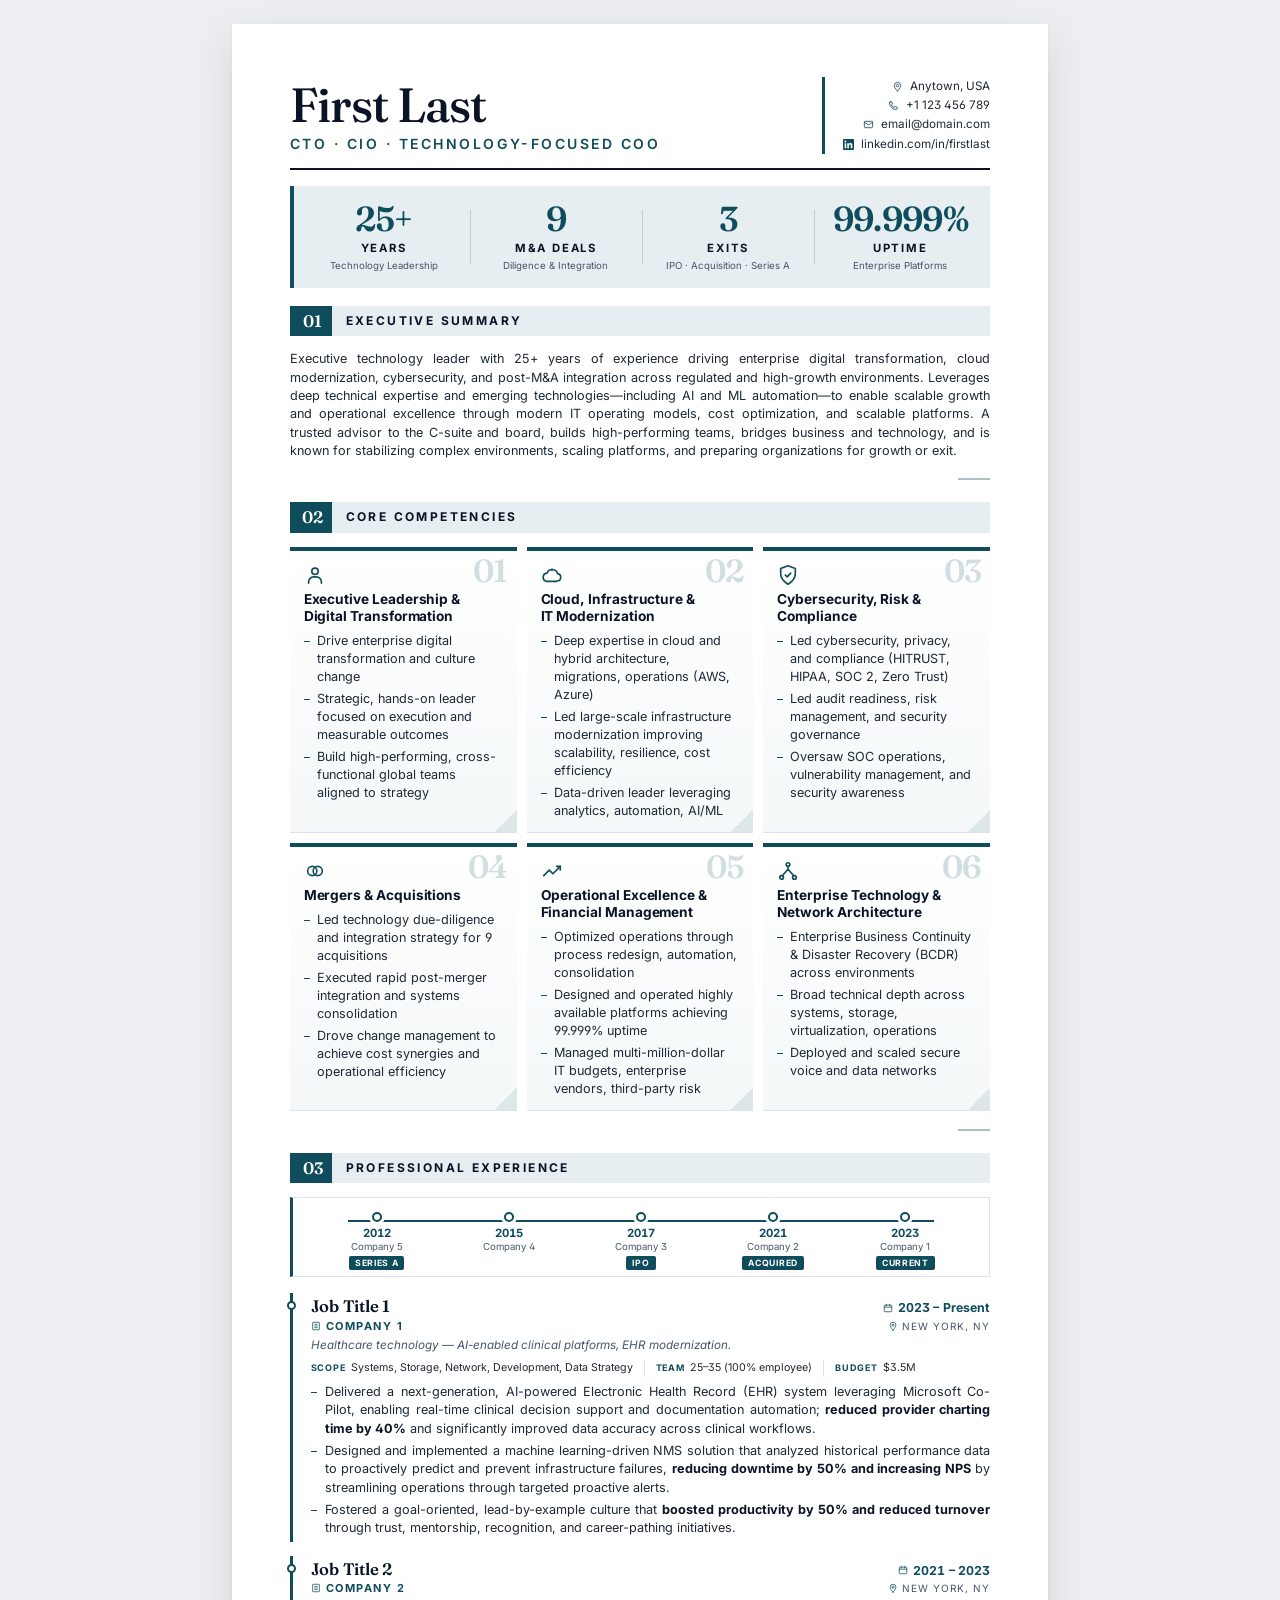
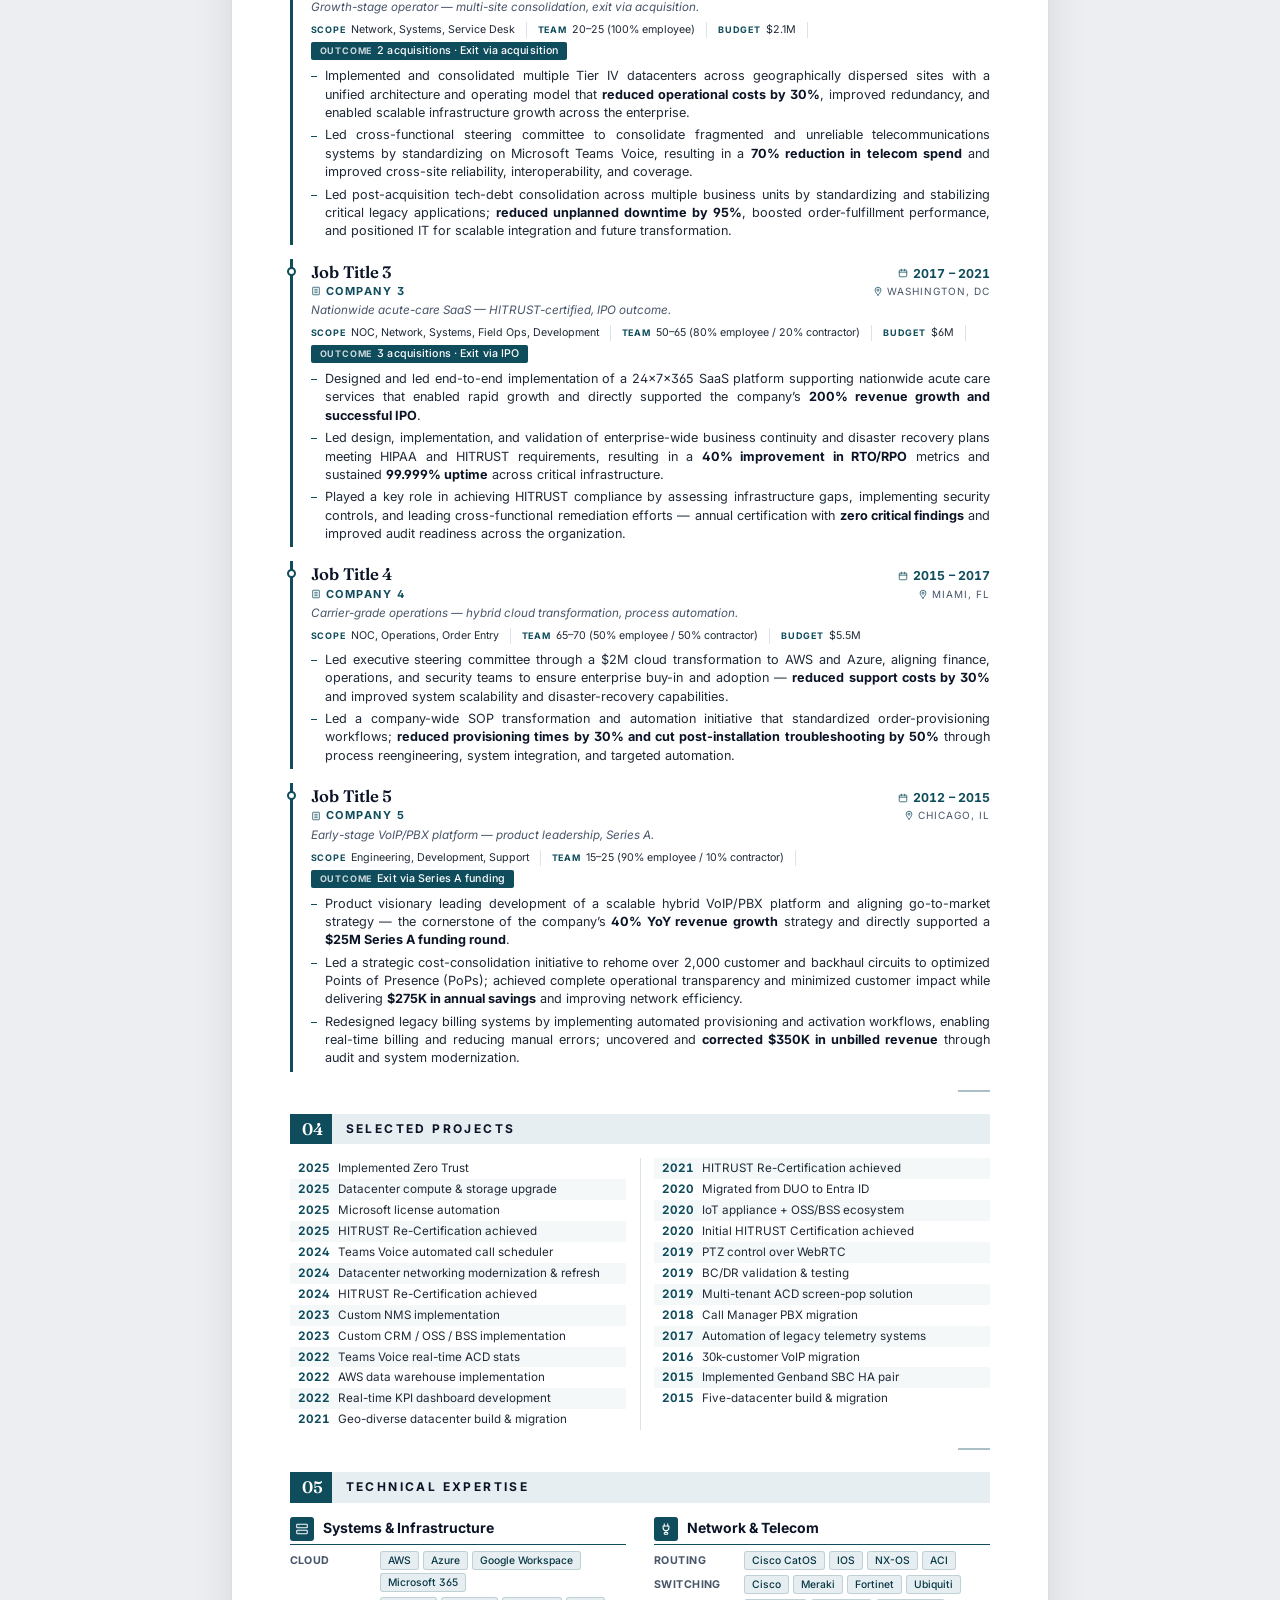
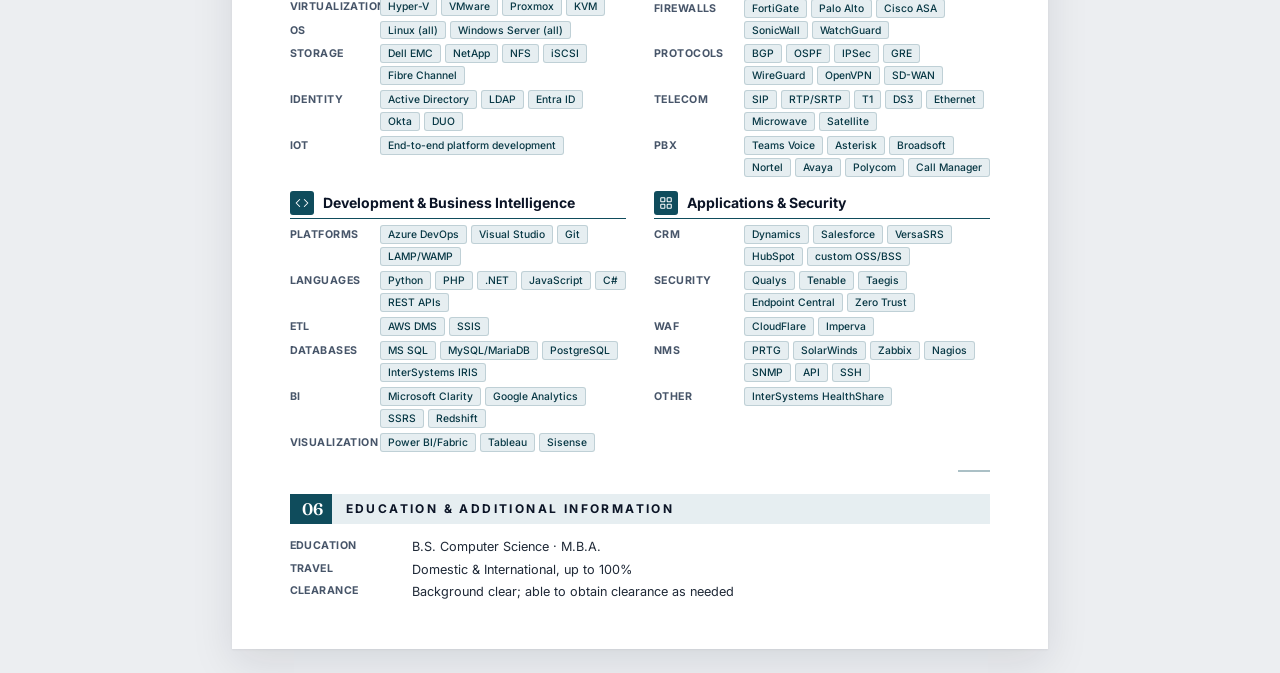
==== commit db619e28: "change phone number" ====
--- a/sample.html
+++ b/sample.html
@@ -97,7 +97,7 @@
       </div>
       <address class="hero-contact">
         <span><svg class="icon" aria-hidden="true" focusable="false"><use href="#icon-pin"/></svg>Anytown, USA</span>
-        <a href="tel:+12125551212"><svg class="icon" aria-hidden="true" focusable="false"><use href="#icon-phone"/></svg>+1 212 555 1212</a>
+        <a href="tel:+1123456789"><svg class="icon" aria-hidden="true" focusable="false"><use href="#icon-phone"/></svg>+1 123 456 789</a>
         <a href="mailto:email@domain.com"><svg class="icon" aria-hidden="true" focusable="false"><use href="#icon-mail"/></svg>email@domain.com</a>
         <a href="https://linkedin.com/in/firstlast"><svg class="icon" aria-hidden="true" focusable="false"><use href="#icon-linkedin"/></svg>linkedin.com/in/firstlast</a>
       </address>
